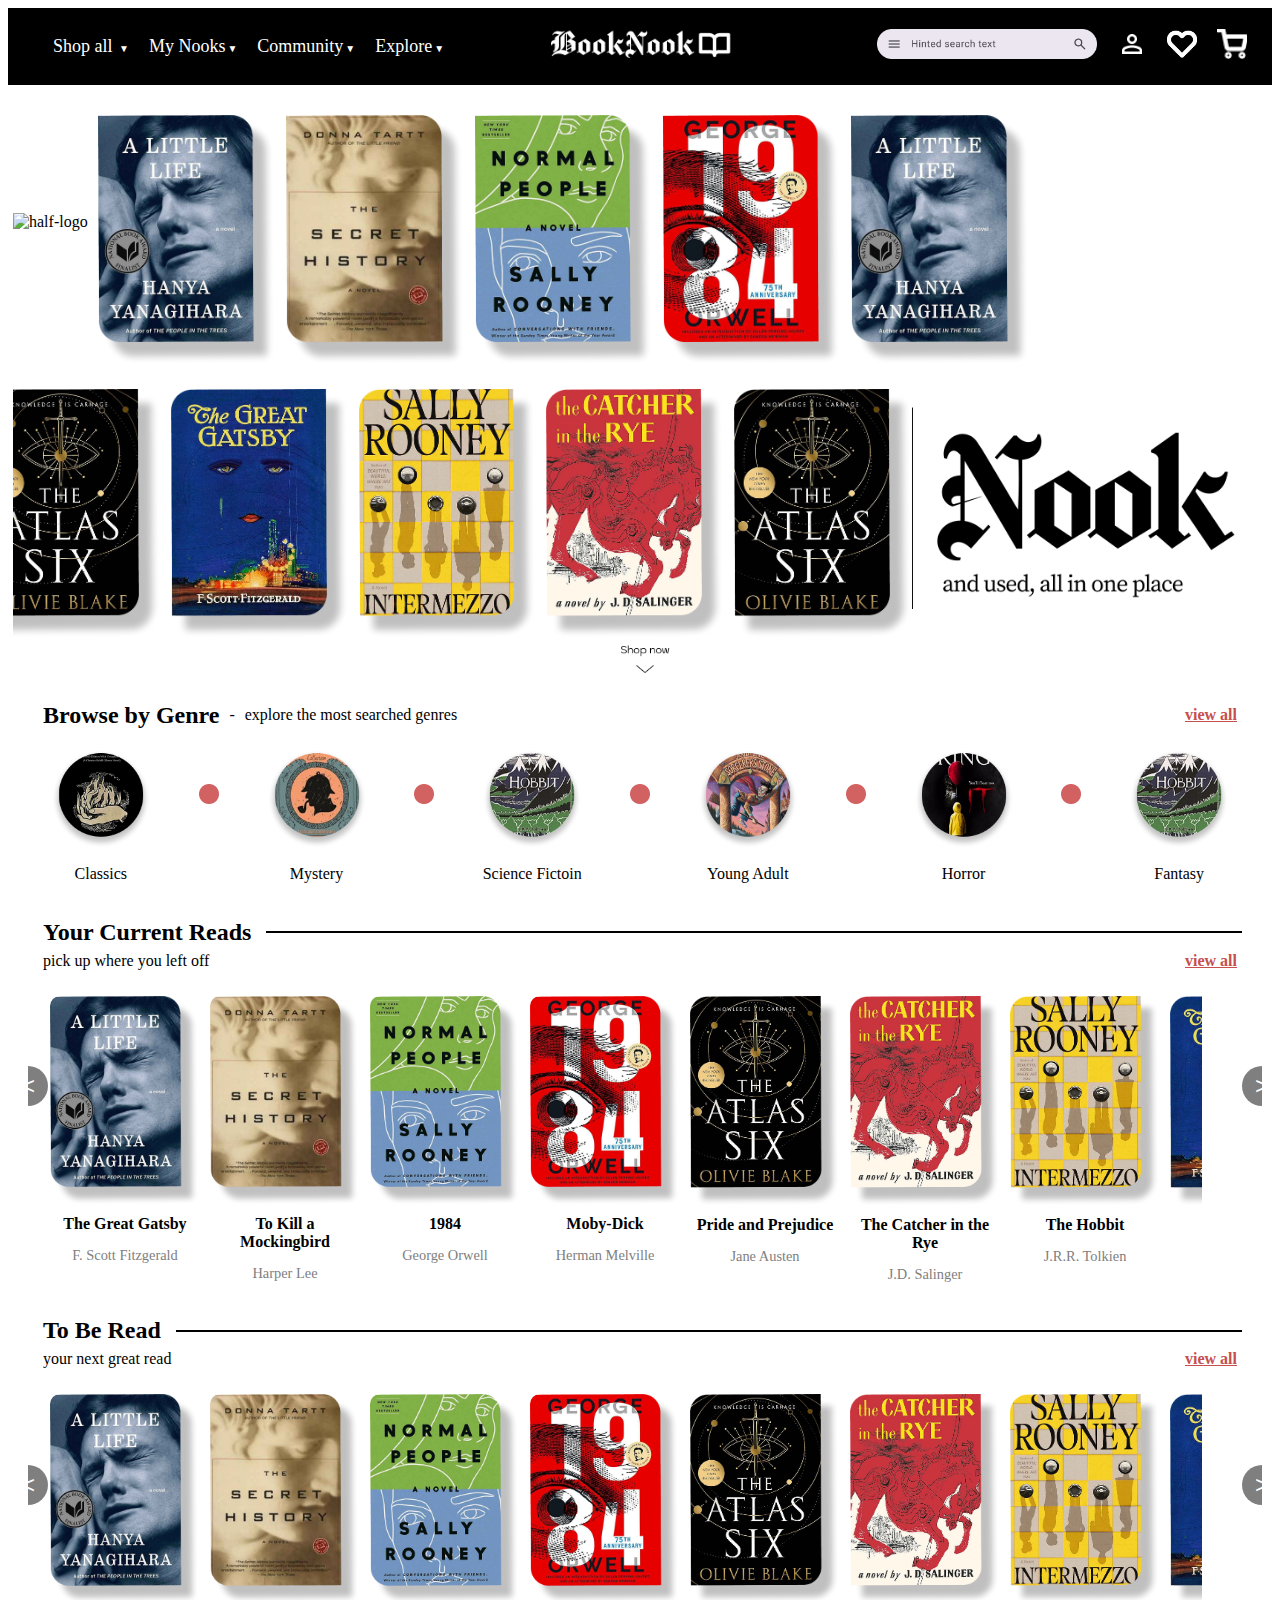
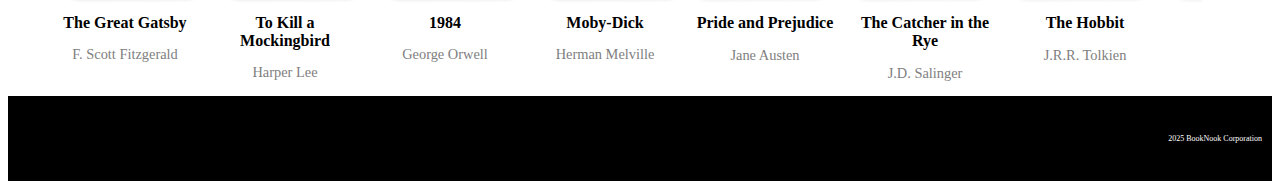
==== index.html @ 6e5ebb59 "extracted all files from folder" ====
<!DOCTYPE html>
<html lang="en">
<head>
    <meta charset="UTF-8">
    <meta name="viewport" content="width=device-width, initial-scale=1.0">
    <title>BookNook</title>
    <link rel="icon" type="image/png" href="images\favicon.png">
    <link rel="stylesheet" href="style.css">
    <link rel="stylesheet" href="style2.css">
    <link rel="stylesheet" href="https://cdn.jsdelivr.net/npm/swiper/swiper-bundle.min.css" />
    <script src="https://cdn.jsdelivr.net/npm/swiper/swiper-bundle.min.js"></script>
    <script src="main.js"></script>
</head>


<body>
    <div class="wrapper">
    <header class="header-nav">

        <!-- right side of logo -->

        <ul class="nav-left">
            <li><a href="product_page.html"> Shop all <span class="arrow">&#9660;</span></a></li>
            <li><a href="#">My Nooks<span class="arrow">&#9660;</span></a></li>
            <li><a href="#">Community<span class="arrow">&#9660;</span></a></li>
            <li><a href="#">Explore<span class="arrow">&#9660;</span></a></li>
        </ul>

        <div class="logo">
            <a href="index.html">
            <img src="images\nav\logo.png" alt="Logo">
        </a></div>

        <!-- right side of logo -->

        <ul class="nav-right">
            <li><a href="#">
                <img src="images\nav\Search bar.png" alt="Login" height="30">
            </a></li>

            <li><a href="#">
                <img src="images\nav\person.png" alt="Login" height="30">
            </a></li>

            <li><a href="#">
                <img src="images\nav\heart.png" alt="favorites" height="30">
            </a></li>

            <li><a href="#">
                <img src="images\nav\cart.png" alt="shopping cart" height="30">
            </a></li>
        </ul>

        <div class="hamburger-menu" onclick="toggleMenu()">
            ☰ <!-- Unicode hamburger icon (or replace with an SVG) -->
        </div>
    </header>

    <div class="main">
        <div class="first-row">
            <div class="half-logo">
                <img src="images\logo_book.png" alt="half-logo" height="230">
            </div>
            
            <!-- first row of books -->

            <div class="top-books">
                <a href="book_details\book1.html" class="book">
                    <img src="images\books\book1.png" alt="book">
                </a>
                <a href="book2.html" class="book">
                    <img src="images\books\book2.png" alt="book">
                </a>
                <a href="book3.html" class="book">
                    <img src="images\books\book3.png" alt="book">
                </a>
                <a href="book4.html" class="book">
                    <img src="images\books\book4.png" alt="book">
                </a>
                <a href="book2.html" class="book">
                    <img src="images\books\book1.png" alt="book">
                </a>
            </div>
        </div>

        <!-- second row of books -->

        <div class="second-row">
            <div class="lower-books">
                <a href="book5.html" class="book">
                    <img src="images\books\book5.png" alt="book">
                </a>

                <a href="book6.html" class="book">
                    <img src="images\books\book6.png" alt="book">
                </a>

                <a href="book7.html" class="book">
                    <img src="images\books\book7.png" alt="book">
                </a>

                <a href="book8.html" class="book">
                    <img src="images\books\book8.png" alt="book">
                </a>

                <a href="book5.html" class="book">
                    <img src="images\books\book5.png" alt="book">
                </a>
            </div> 

            <!-- nook part of logo -->

            <div class="half-logo2">
                <img src="images\logo_nook.png" alt="Login" height="230">
            </div>
        </div>

        <div class="shop-now">
            <img src="images\shop_now.png" alt="Shop now" height="30">
        </div>
    </div>


    <!--           Genre Section           -->
    <div class="genre-header">
        <h2>Browse by Genre</h2>
        <p> - </p>
        <p>explore the most searched genres</p>
        <a class="view-all" href="#">view all</a>
    </div>
    
    <div class="choose-genre">
        <div class="genre">
            <img src="images\stories\image.png" alt="genre">
            <p class="book-genre">Classics</p>
        </div>
        <img class ="dot" src="images\stories\Ellipse 7.png" alt="dot">

        <div class="genre">
            <img src="images\stories\image-1.png" alt="genre">
            <p class="book-genre">Mystery</p>
        </div>
        <img class ="dot" src="images\stories\Ellipse 7.png" alt="dot">
        <div class="genre">
            <img src="images\stories\image-2.png" alt="genre">
            <p class="book-genre">Science Fictoin</p>
        </div>
        <img class ="dot" src="images\stories\Ellipse 7.png" alt="dot">
        <div class="genre">
            <img src="images\stories\image-3.png" alt="genre">
            <p class="book-genre">Young Adult</p>
        </div>
        <img class ="dot" src="images\stories\Ellipse 7.png" alt="dot">
        <div class="genre">
            <img src="images\stories\image-4.png" alt="genre">
            <p class="book-genre">Horror</p>
        </div>
        <img class ="dot" src="images\stories\Ellipse 7.png" alt="dot">
        <div class="genre">
            <img src="images\stories\image-2.png" alt="genre">
            <p class="book-genre">Fantasy</p>
        </div>
    </div>

    <!-- book cards -->

    <h2 class="section-header">Your Current Reads</h2>
    <div class="section-description">
        <p>pick up where you left off</p>
        <a class="view-more" href="#">view all</a>
    </div>


    <div class="book-section">
        <div class="book-container">
            <button class="scroll-left">&lt;</button>
            <div class="book-row">
                <a href="book1.html" class="book-item">
                    <img src="images\books\book1.png" alt="Book 1">
                    <p class="book-title">The Great Gatsby</p>
                    <p class="book-author">F. Scott Fitzgerald</p>
                </a>
                <a href="book2.html" class="book-item">
                    <img src="images\books\book2.png" alt="Book 2">
                    <p class="book-title">To Kill a Mockingbird</p>
                    <p class="book-author">Harper Lee</p>
                </a>
                <a href="book3.html" class="book-item">
                    <img src="images\books\book3.png" alt="Book 3">
                    <p class="book-title">1984</p>
                    <p class="book-author">George Orwell</p>
                </a>
                <a href="book4.html" class="book-item">
                    <img src="images\books\book4.png" alt="Book 4">
                    <p class="book-title">Moby-Dick</p>
                    <p class="book-author">Herman Melville</p>
                </a>
                <a href="book5.html" class="book-item">
                    <img src="images\books\book5.png" alt="Book 5">
                    <p class="book-title">Pride and Prejudice</p>
                    <p class="book-author">Jane Austen</p>
                </a>
                <a href="book6.html" class="book-item">
                    <img src="images\books\book6.png" alt="Book 6">
                    <p class="book-title">The Catcher in the Rye</p>
                    <p class="book-author">J.D. Salinger</p>
                </a>
                <a href="book7.html" class="book-item">
                    <img src="images\books\book7.png" alt="Book 7">
                    <p class="book-title">The Hobbit</p>
                    <p class="book-author">J.R.R. Tolkien</p>
                </a>
                <a href="book8.html" class="book-item">
                    <img src="images\books\book8.png" alt="Book 7">
                    <p class="book-title">The Hobbit</p>
                    <p class="book-author">J.R.R. Tolkien</p>
                </a>
                <a href="book9.html" class="book-item">
                    <img src="images\books\book1.png" alt="Book 1">
                    <p class="book-title">The Great Gatsby</p>
                    <p class="book-author">F. Scott Fitzgerald</p>
                </a>
                <a href="book10.html" class="book-item">
                    <img src="images\books\book2.png" alt="Book 2">
                    <p class="book-title">To Kill a Mockingbird</p>
                    <p class="book-author">Harper Lee</p>
                </a>
                <a href="book11.html" class="book-item">
                    <img src="images\books\book3.png" alt="Book 3">
                    <p class="book-title">1984</p>
                    <p class="book-author">George Orwell</p>
                </a>
                <a href="book12.html" class="book-item">
                    <img src="images\books\book4.png" alt="Book 4">
                    <p class="book-title">Moby-Dick</p>
                    <p class="book-author">Herman Melville</p>
                </a>
                <a href="book13.html" class="book-item">
                    <img src="images\books\book5.png" alt="Book 5">
                    <p class="book-title">Pride and Prejudice</p>
                    <p class="book-author">Jane Austen</p>
                </a>
                <a href="book14.html" class="book-item">
                    <img src="images\books\book6.png" alt="Book 6">
                    <p class="book-title">The Catcher in the Rye</p>
                    <p class="book-author">J.D. Salinger</p>
                </a>
                <a href="book15.html" class="book-item">
                    <img src="images\books\book7.png" alt="Book 7">
                    <p class="book-title">The Hobbit</p>
                    <p class="book-author">J.R.R. Tolkien</p>
                </a>
            </div>
            <button class="scroll-right">&gt;</button>
        </div>
    </div>
    
    <h2 class="section-header">To Be Read</h2>
    <div class="section-description">
        <p>your next great read</p>
        <a class="view-more" href="#">view all</a>
    </div>

    <div class="book-section">
        <div class="book-container">
            <button class="scroll-left">&lt;</button>
            <div class="book-row">
                <a href="book1.html" class="book-item">
                    <img src="images\books\book1.png" alt="Book 1">
                    <p class="book-title">The Great Gatsby</p>
                    <p class="book-author">F. Scott Fitzgerald</p>
                </a>
                <a href="book2.html" class="book-item">
                    <img src="images\books\book2.png" alt="Book 2">
                    <p class="book-title">To Kill a Mockingbird</p>
                    <p class="book-author">Harper Lee</p>
                </a>
                <a href="book3.html" class="book-item">
                    <img src="images\books\book3.png" alt="Book 3">
                    <p class="book-title">1984</p>
                    <p class="book-author">George Orwell</p>
                </a>
                <a href="book4.html" class="book-item">
                    <img src="images\books\book4.png" alt="Book 4">
                    <p class="book-title">Moby-Dick</p>
                    <p class="book-author">Herman Melville</p>
                </a>
                <a href="book5.html" class="book-item">
                    <img src="images\books\book5.png" alt="Book 5">
                    <p class="book-title">Pride and Prejudice</p>
                    <p class="book-author">Jane Austen</p>
                </a>
                <a href="book6.html" class="book-item">
                    <img src="images\books\book6.png" alt="Book 6">
                    <p class="book-title">The Catcher in the Rye</p>
                    <p class="book-author">J.D. Salinger</p>
                </a>
                <a href="book7.html" class="book-item">
                    <img src="images\books\book7.png" alt="Book 7">
                    <p class="book-title">The Hobbit</p>
                    <p class="book-author">J.R.R. Tolkien</p>
                </a>
                <a href="book8.html" class="book-item">
                    <img src="images\books\book8.png" alt="Book 7">
                    <p class="book-title">The Hobbit</p>
                    <p class="book-author">J.R.R. Tolkien</p>
                </a>
                <a href="book9.html" class="book-item">
                    <img src="images\books\book1.png" alt="Book 1">
                    <p class="book-title">The Great Gatsby</p>
                    <p class="book-author">F. Scott Fitzgerald</p>
                </a>
                <a href="book10.html" class="book-item">
                    <img src="images\books\book2.png" alt="Book 2">
                    <p class="book-title">To Kill a Mockingbird</p>
                    <p class="book-author">Harper Lee</p>
                </a>
                <a href="book11.html" class="book-item">
                    <img src="images\books\book3.png" alt="Book 3">
                    <p class="book-title">1984</p>
                    <p class="book-author">George Orwell</p>
                </a>
                <a href="book12.html" class="book-item">
                    <img src="images\books\book4.png" alt="Book 4">
                    <p class="book-title">Moby-Dick</p>
                    <p class="book-author">Herman Melville</p>
                </a>
                <a href="book13.html" class="book-item">
                    <img src="images\books\book5.png" alt="Book 5">
                    <p class="book-title">Pride and Prejudice</p>
                    <p class="book-author">Jane Austen</p>
                </a>
                <a href="book14.html" class="book-item">
                    <img src="images\books\book6.png" alt="Book 6">
                    <p class="book-title">The Catcher in the Rye</p>
                    <p class="book-author">J.D. Salinger</p>
                </a>
                <a href="book15.html" class="book-item">
                    <img src="images\books\book7.png" alt="Book 7">
                    <p class="book-title">The Hobbit</p>
                    <p class="book-author">J.R.R. Tolkien</p>
                </a>
            </div>
            <button class="scroll-right">&gt;</button>
        </div>
    </div>   


    <footer>
        <p>2025 BookNook Corporation </p>
    </footer>
    </div>
</body>
</html>
---- style.css ----
.text h2{
    font-family: "Kodchasan", sans-serif;
    font-weight: 800;
    font-style: normal;
}


.text h3{
    font-family: "Kodchasan", sans-serif;
    font-weight: 600;
    font-style: normal;
}

.header-nav {
    display: flex;
    justify-content: space-between;
    align-items: center;
    padding: 5px;
    color: white;
    background-color: black;
}

.arrow {
    font-size: 10px;
    margin-left: 2px;
}

.main{
    display: flex;
    flex-direction: column;
    justify-content:flex-start;
    align-items: center;
    width: 100%;
    padding: 5px;
    padding-top: 20px;
}

.first-row {
    display: flex;
    align-items: center;
    width: 100%;
    overflow: hidden;
}

.second-row{
    display: flex;
    align-items: center;
    justify-content: flex-end;
    width: 100%;
    padding-top: 10px;
    overflow: hidden;
}

.half-logo{
    flex-shrink: 0;
    padding-right: 10px;
    padding-bottom: 30px;
}

.half-logo2{
    flex-shrink: 0;
    padding-bottom: 30px;
}

.book img{
    padding-top: 10px;
    height: 250px;
}

.book img:hover {
    transform: scale(1.05);
}

.top-books, .lower-books {
    display:flex;
    overflow: hidden;
    white-space: nowrap;
    gap: 10px;
    width: 100%
}

.lower-books {
    display: flex;
    flex-direction: row-reverse; /* Books flow right-to-left */
    overflow: hidden; /* Hides books that go off-screen on the left */
    white-space: nowrap; /* Prevents wrapping */
    gap: 10px;
    flex-grow: 1; /* Allows books to fill space */
    animation: slideInFromLeft 1s ease-out forwards;
}

.shop-now{
    margin-bottom: 0;
    padding-bottom: 0;
}




@keyframes slideInFromRight {
    0% {
        transform: translateX(100vw);
        opacity: 0;
    }
    80% {
        transform: translateX(-20px); /* Slight overshoot */
        opacity: 1;
    }
    100% {
        transform: translateX(0);
    }
}

@keyframes slideInFromLeft {
    0% {
        transform: translateX(-100vw);
        opacity: 0;
    }
    80% {
        transform: translateX(20px); /* Slight overshoot */
        opacity: 1;
    }
    100% {
        transform: translateX(0);
    }
}

/* Apply animations */
.top-books {
    animation: slideInFromRight 1s ease-out forwards;
}

/* Left & Right Navigation Menus */
.nav-left, .nav-right{
    display: flex;
    list-style: none;
    gap: 20px;
}

.nav-right{
    float: right;
    padding-right: 20px;
}


/* Navbar links */
.nav-left a, .nav-right a {
    text-decoration: none;
    color: white;
    font-size: 18px;
    transition: 0.3s;
}

.nav-left a:hover, .nav-right a:hover {
    color: #C64F4F;
}

/* Center Logo */
.logo {
    align-items: center;
    position: absolute;
    left: 50%;
    transform: translateX(-50%);
}

.logo img {
    height: 50px;
}

.hamburger-menu {
    display: none;
    font-size: 28px;
    cursor: pointer;
    padding: 10px;
    color: white;
}

/* Responsive Design: Mobile View */
@media screen and (max-width: 570px) {
    /* Move Logo to the Top */
    .logo {
        padding-top: 2px;
        padding-left: 10px;
        position: static;  /* Remove absolute positioning */
        transform: none;   /* Reset transformation */
        order: -1;
        width: 40%  /* Moves the logo to the first position */
    }

    .nav-left, .nav-right {
        display: none; /* Hide normal nav */
        flex-direction: column;
        width: 100%;
        position: absolute;
        top: 60px; /* Adjust based on header height */
        left: 0;
        background-color: black;
        text-align: center;
    }

    .nav-links ul {
        flex-direction: column;
        padding: 0;
        margin: 0;
    }

    .nav-links ul li {
        padding: 10px 0;
    }

    .hamburger-menu {
        display: block; /* Show hamburger menu */
        position: absolute;
        right: 20px;
        top: 9px;
    }
}

@media screen and (max-width: 1020px) {
    /* Move Logo to the Top */
    .logo {
        padding-top: 2px;
        padding-left: 10px;
        position:static;
        transform: none;   /* Reset transformation */
        order: -1;
        width: 40%  /* Moves the logo to the first position */
    }

    .nav-left {
        display: none; /* Hide normal nav */
        flex-direction: column;
        width: 100%;
        position: absolute;
        top: 60px; /* Adjust based on header height */
        left: 0;
        background-color: black;
        text-align: center;
    }

    .nav-links ul {
        flex-direction: column;
        padding: 0;
        margin: 0;
    }

    .nav-links ul li {
        padding: 10px 0;
    }
}

.wrapper {
    display: flex;
    flex-direction: column;
    min-height: 100vh; /* Minimum height to fill the viewport */
}

.flexbox{
    display:flex;
    flex-direction: row;
}

main{ 
    flex: 1;
}

footer{
    background-color: black;
    color: white;
    text-align: right;
    padding: 30px;
    padding-right: 10px;
    font-size: 8px;
}
---- style2.css ----
.genre-header {
    display: flex;
    align-items: center;
    justify-content: space-between; /* Keeps "View More" on the right */
    padding: 0 35px;
}

.genre-header h2,
.genre-header p {
    display: inline-block;
    margin-right: 10px;
}

.choose-genre{
    display: flex; 
    flex-direction: row;
    flex-wrap: nowrap;
    justify-content: left;
    width: 100%;
    align-items: left;
    gap: 5px;
}

.genre{
    display: flex;
    flex-direction: column;  /* Stack image & text vertically */
    align-items: center;
    justify-content: center;
    width: 15%;  /* Set a consistent width */
    text-align: center;
}

.genre img {
    width: 100px;  /* Make the image fit the genre container */
    height: 100px; /* Set a consistent height */
}

.book-genre{
    text-align: center;
}

.dot {
    width: 20px;
    height: 20px;
    align-self: center;
    padding-bottom: 60px;
}


.view-all {
    margin-left: auto;
    text-decoration: underline;
    color:#C64F4F;
    font-weight: bold;
}


.section-description {
    display: flex;
    align-items: center;
    justify-content: space-between;
    margin-left: 35px;
    margin-right: 35px;
    padding-top: 0px;
}

.section-header {
    display: flex;
    align-items: center;
    font-size: 1.5rem;
    font-weight: bold;
    margin-bottom: -10px;
    padding-left: 35px;;
}

.section-header::after {
    content: "";
    flex-grow: 1; /* Makes the line extend */
    height: 1.5px;
    background-color: black; /* Adjust line color */
    margin-left: 15px; /* Space between text and line */
    margin-right: 30px;
}

.view-more {
    margin-left: auto;
    text-decoration: underline;
    color:#C64F4F;
    font-weight: bold;
}

.book-section {
    margin: 10px;
    margin-left: 20px;
    padding-bottom: 0px;
    margin-bottom: 0;
}


.book-container {
    position: relative;
    overflow: hidden;
    display: flex;
    align-items: center;
}

.book-row {
    display: flex;
    gap: 10px;
    overflow-x: auto; /* Enables horizontal scrolling */
    padding-bottom: 0px; /* Space for hidden scrollbar */
    padding-left: 22px;
    scroll-behavior: smooth; /* Smooth scrolling effect */
    scrollbar-width: none; /* Hides scrollbar in Firefox */
    max-width: 90vw; /* Adjust width to fit content */
}

.book-row::-webkit-scrollbar {
    display: none; /* Hides scrollbar in Chrome/Safari */
}

.book-item {
    flex: 0 0 auto; /* Prevents shrinking & wrapping */
    width: 150px; /* Adjust book size */
    text-align: center;
    text-decoration: none;
    color: inherit;
}

.book-item img {
    width: 100%;
    border-radius: 10px;
    transition: transform 0.3s ease-in-out;
}

.book-item img:hover {
    transform: scale(1.05);
}

.book-title {
    font-weight: bold;
    margin: 5px 0;
}

.book-author {
    font-size: 0.9em;
    color: gray;
}

/* Scroll Buttons */
.scroll-left, .scroll-right {
    position: absolute;
    background: rgba(0, 0, 0, 0.5);
    color: white;
    border: none;
    font-size: 24px;
    padding: 10px;
    cursor: pointer;
    z-index: 10;
    top: 30%;
    transform: translateY(-50%);
    border-radius: 50%;
    width: 40px;
    height: 40px;
    display: flex;
    align-items: center;
    justify-content: center;
}

.scroll-left { left: -20px; }
.scroll-right { right: -20px; }

.scroll-left:hover, .scroll-right:hover {
    background: rgba(0, 0, 0, 0.8);
}

.all-books{
    width: 85%;
    display: flex;
    flex-direction: row;
    flex-wrap: wrap;
    gap: 20px;
    padding: 20px 40px 40px;
    margin: 0 auto;
    justify-content: center;
    background-color:#c64f4f1d;
    border-radius: 20px;
    border: 4px dotted #d8333376;
}

.all-books .book-item{
    width: 100px;
    padding-top: 20px;
}

@media screen and (max-width: 600px) {
    .genre img {
        width: 60px;  /* Make the image fit the genre container */
        height: 60px; /* Set a consistent height */
    }
    .choose-genre{
        flex-wrap: wrap;
    }
    .dot{
        display: none;
    }
}
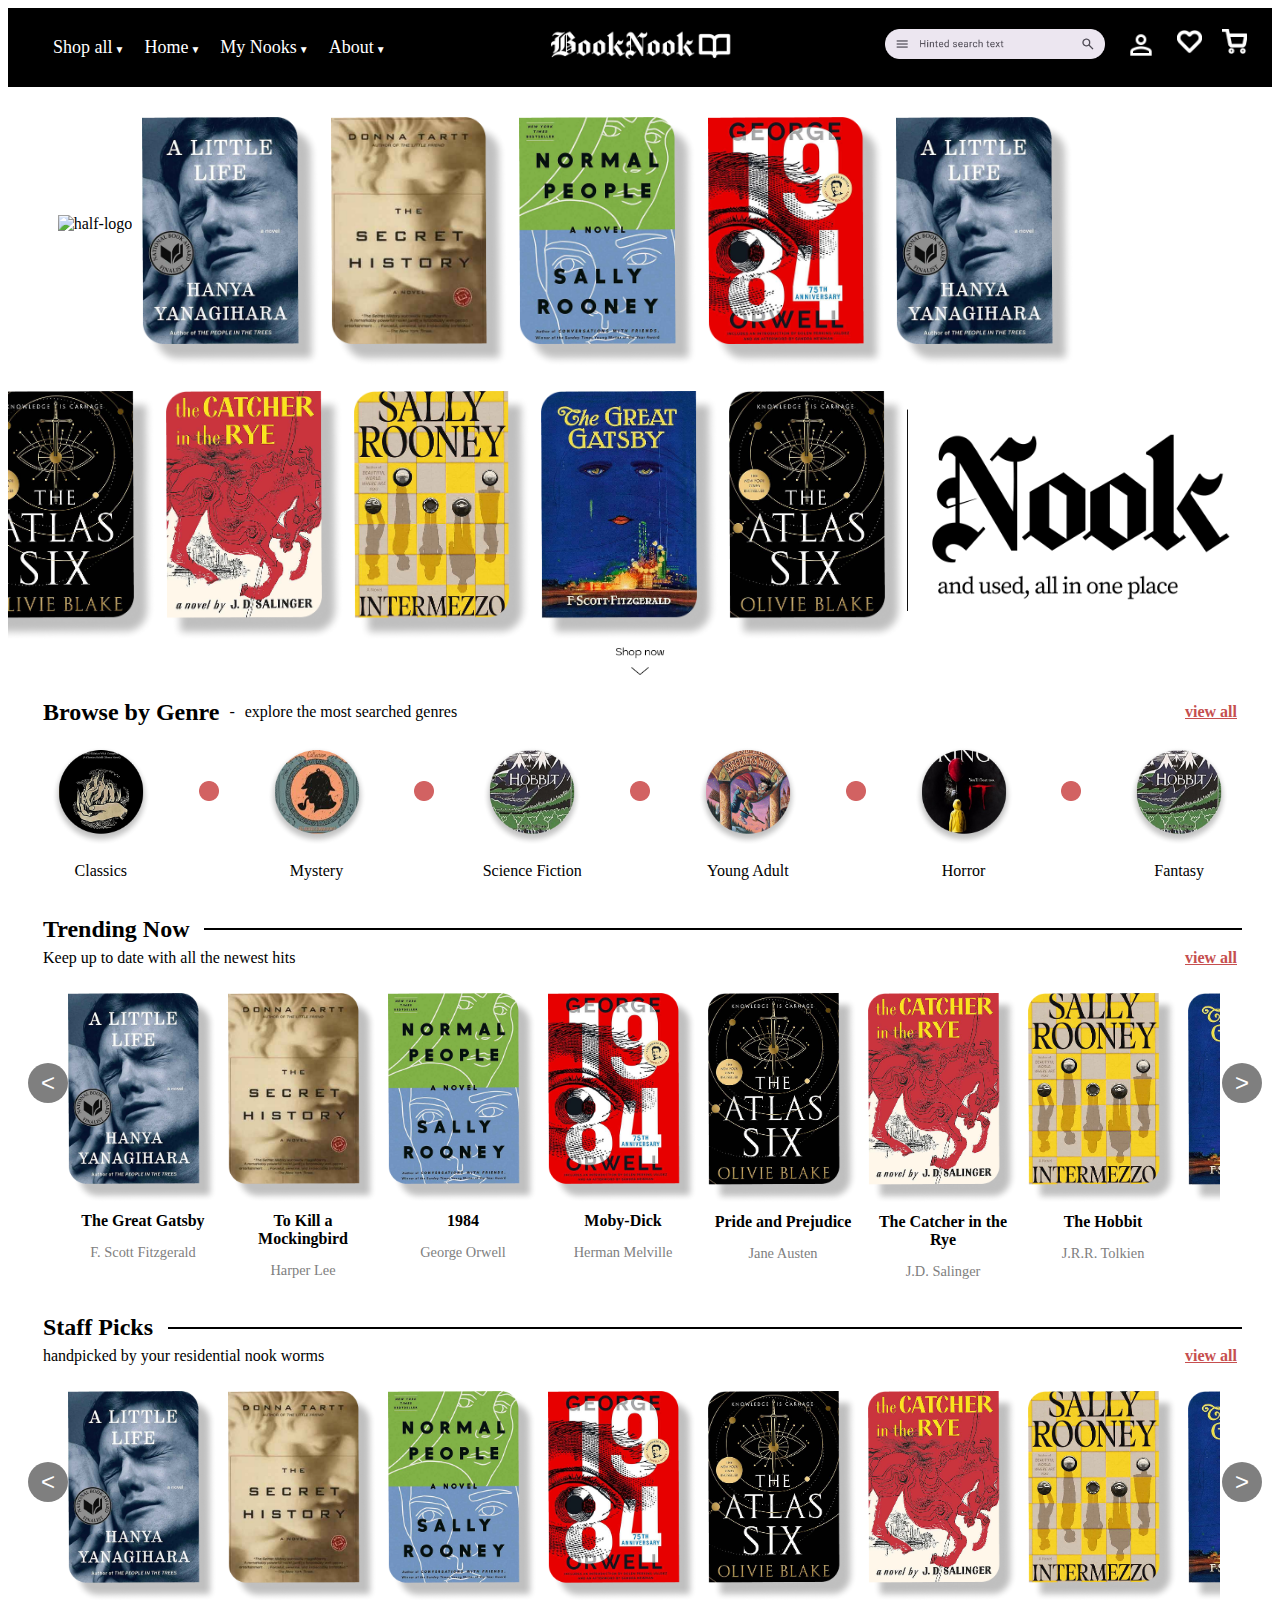
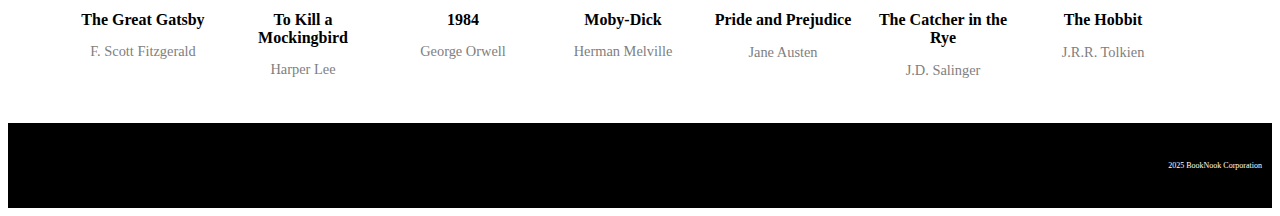
==== commit f465e100: "Details Pages Added" ====
--- a/index.html
+++ b/index.html
@@ -20,10 +20,10 @@
         <!-- right side of logo -->
 
         <ul class="nav-left">
-            <li><a href="product_page.html"> Shop all <span class="arrow">&#9660;</span></a></li>
+            <li><a href="product_page.html">Shop all<span class="arrow">&#9660;</span></a></li>
+            <li><a href="index.html">Home<span class="arrow">&#9660;</span></a></li>
             <li><a href="#">My Nooks<span class="arrow">&#9660;</span></a></li>
-            <li><a href="#">Community<span class="arrow">&#9660;</span></a></li>
-            <li><a href="#">Explore<span class="arrow">&#9660;</span></a></li>
+            <li><a href="about.html">About<span class="arrow">&#9660;</span></a></li>
         </ul>
 
         <div class="logo">
@@ -35,19 +35,19 @@
 
         <ul class="nav-right">
             <li><a href="#">
-                <img src="images\nav\Search bar.png" alt="Login" height="30">
+                <img src="images\nav\Search bar.png" alt="Search Bar" height="30">
             </a></li>
 
             <li><a href="#">
-                <img src="images\nav\person.png" alt="Login" height="30">
+                <img src="images\nav\person.png" alt="Login" height="32">
             </a></li>
 
             <li><a href="#">
-                <img src="images\nav\heart.png" alt="favorites" height="30">
+                <img src="images\nav\heart.png" alt="Favorites" height="25">
             </a></li>
 
             <li><a href="#">
-                <img src="images\nav\cart.png" alt="shopping cart" height="30">
+                <img src="images\nav\cart.png" alt="Shopping Cart" height="25">
             </a></li>
         </ul>
 
@@ -68,16 +68,16 @@
                 <a href="book_details\book1.html" class="book">
                     <img src="images\books\book1.png" alt="book">
                 </a>
-                <a href="book2.html" class="book">
+                <a href="book_details\book2.html" class="book">
                     <img src="images\books\book2.png" alt="book">
                 </a>
-                <a href="book3.html" class="book">
+                <a href="book_details\book3.html" class="book">
                     <img src="images\books\book3.png" alt="book">
                 </a>
-                <a href="book4.html" class="book">
+                <a href="book_details\book4.html" class="book">
                     <img src="images\books\book4.png" alt="book">
                 </a>
-                <a href="book2.html" class="book">
+                <a href="book_details\book1.html" class="book">
                     <img src="images\books\book1.png" alt="book">
                 </a>
             </div>
@@ -87,23 +87,23 @@
 
         <div class="second-row">
             <div class="lower-books">
-                <a href="book5.html" class="book">
+                <a href="book_details\book5.html" class="book">
                     <img src="images\books\book5.png" alt="book">
                 </a>
 
-                <a href="book6.html" class="book">
+                <a href="book_details\book8.html" class="book">
+                    <img src="images\books\book8.png" alt="book">
+                </a>
+
+                <a href="book_details\book7.html" class="book">
+                    <img src="images\books\book7.png" alt="book">
+                </a>
+
+                <a href="book_details\book6.html" class="book">
                     <img src="images\books\book6.png" alt="book">
                 </a>
 
-                <a href="book7.html" class="book">
-                    <img src="images\books\book7.png" alt="book">
-                </a>
-
-                <a href="book8.html" class="book">
-                    <img src="images\books\book8.png" alt="book">
-                </a>
-
-                <a href="book5.html" class="book">
+                <a href="book_details\book5.html" class="book">
                     <img src="images\books\book5.png" alt="book">
                 </a>
             </div> 
@@ -143,7 +143,7 @@
         <img class ="dot" src="images\stories\Ellipse 7.png" alt="dot">
         <div class="genre">
             <img src="images\stories\image-2.png" alt="genre">
-            <p class="book-genre">Science Fictoin</p>
+            <p class="book-genre">Science Fiction</p>
         </div>
         <img class ="dot" src="images\stories\Ellipse 7.png" alt="dot">
         <div class="genre">
@@ -164,9 +164,9 @@
 
     <!-- book cards -->
 
-    <h2 class="section-header">Your Current Reads</h2>
+    <h2 class="section-header">Trending Now</h2>
     <div class="section-description">
-        <p>pick up where you left off</p>
+        <p>Keep up to date with all the newest hits</p>
         <a class="view-more" href="#">view all</a>
     </div>
 
@@ -175,77 +175,77 @@
         <div class="book-container">
             <button class="scroll-left">&lt;</button>
             <div class="book-row">
-                <a href="book1.html" class="book-item">
+                <a href="book_details\book1.html" class="book-item">
                     <img src="images\books\book1.png" alt="Book 1">
                     <p class="book-title">The Great Gatsby</p>
                     <p class="book-author">F. Scott Fitzgerald</p>
                 </a>
-                <a href="book2.html" class="book-item">
+                <a href="book_details\book2.html" class="book-item">
                     <img src="images\books\book2.png" alt="Book 2">
                     <p class="book-title">To Kill a Mockingbird</p>
                     <p class="book-author">Harper Lee</p>
                 </a>
-                <a href="book3.html" class="book-item">
+                <a href="book_details\book3.html" class="book-item">
                     <img src="images\books\book3.png" alt="Book 3">
                     <p class="book-title">1984</p>
                     <p class="book-author">George Orwell</p>
                 </a>
-                <a href="book4.html" class="book-item">
+                <a href="book_details\book4.html" class="book-item">
                     <img src="images\books\book4.png" alt="Book 4">
                     <p class="book-title">Moby-Dick</p>
                     <p class="book-author">Herman Melville</p>
                 </a>
-                <a href="book5.html" class="book-item">
+                <a href="book_details\book5.html" class="book-item">
                     <img src="images\books\book5.png" alt="Book 5">
                     <p class="book-title">Pride and Prejudice</p>
                     <p class="book-author">Jane Austen</p>
                 </a>
-                <a href="book6.html" class="book-item">
+                <a href="book_details\book6.html" class="book-item">
                     <img src="images\books\book6.png" alt="Book 6">
                     <p class="book-title">The Catcher in the Rye</p>
                     <p class="book-author">J.D. Salinger</p>
                 </a>
-                <a href="book7.html" class="book-item">
+                <a href="book_details\book7.html" class="book-item">
                     <img src="images\books\book7.png" alt="Book 7">
                     <p class="book-title">The Hobbit</p>
                     <p class="book-author">J.R.R. Tolkien</p>
                 </a>
-                <a href="book8.html" class="book-item">
+                <a href="book_details\book8.html" class="book-item">
                     <img src="images\books\book8.png" alt="Book 7">
                     <p class="book-title">The Hobbit</p>
                     <p class="book-author">J.R.R. Tolkien</p>
                 </a>
-                <a href="book9.html" class="book-item">
+                <a href="book_details\book1.html" class="book-item">
                     <img src="images\books\book1.png" alt="Book 1">
                     <p class="book-title">The Great Gatsby</p>
                     <p class="book-author">F. Scott Fitzgerald</p>
                 </a>
-                <a href="book10.html" class="book-item">
+                <a href="book_details\book2.html" class="book-item">
                     <img src="images\books\book2.png" alt="Book 2">
                     <p class="book-title">To Kill a Mockingbird</p>
                     <p class="book-author">Harper Lee</p>
                 </a>
-                <a href="book11.html" class="book-item">
+                <a href="book_details\book3.html" class="book-item">
                     <img src="images\books\book3.png" alt="Book 3">
                     <p class="book-title">1984</p>
                     <p class="book-author">George Orwell</p>
                 </a>
-                <a href="book12.html" class="book-item">
+                <a href="book_details\book4.html" class="book-item">
                     <img src="images\books\book4.png" alt="Book 4">
                     <p class="book-title">Moby-Dick</p>
                     <p class="book-author">Herman Melville</p>
                 </a>
-                <a href="book13.html" class="book-item">
+                <a href="book_details\book5.html" class="book-item">
                     <img src="images\books\book5.png" alt="Book 5">
                     <p class="book-title">Pride and Prejudice</p>
                     <p class="book-author">Jane Austen</p>
                 </a>
-                <a href="book14.html" class="book-item">
+                <a href="book_details\book6.html" class="book-item">
                     <img src="images\books\book6.png" alt="Book 6">
                     <p class="book-title">The Catcher in the Rye</p>
                     <p class="book-author">J.D. Salinger</p>
                 </a>
-                <a href="book15.html" class="book-item">
+                <a href="book_details\book7.html" class="book-item">
                     <img src="images\books\book7.png" alt="Book 7">
                     <p class="book-title">The Hobbit</p>
                     <p class="book-author">J.R.R. Tolkien</p>
@@ -255,9 +255,9 @@
         </div>
     </div>
     
-    <h2 class="section-header">To Be Read</h2>
+    <h2 class="section-header">Staff Picks</h2>
     <div class="section-description">
-        <p>your next great read</p>
+        <p>handpicked by your residential nook worms</p>
         <a class="view-more" href="#">view all</a>
     </div>
 
@@ -265,77 +265,77 @@
         <div class="book-container">
             <button class="scroll-left">&lt;</button>
             <div class="book-row">
-                <a href="book1.html" class="book-item">
+                <a href="book_details\book1.html" class="book-item">
                     <img src="images\books\book1.png" alt="Book 1">
                     <p class="book-title">The Great Gatsby</p>
                     <p class="book-author">F. Scott Fitzgerald</p>
                 </a>
-                <a href="book2.html" class="book-item">
+                <a href="book_details\book2.html" class="book-item">
                     <img src="images\books\book2.png" alt="Book 2">
                     <p class="book-title">To Kill a Mockingbird</p>
                     <p class="book-author">Harper Lee</p>
                 </a>
-                <a href="book3.html" class="book-item">
+                <a href="book_details\book3.html" class="book-item">
                     <img src="images\books\book3.png" alt="Book 3">
                     <p class="book-title">1984</p>
                     <p class="book-author">George Orwell</p>
                 </a>
-                <a href="book4.html" class="book-item">
+                <a href="book_details\book4.html" class="book-item">
                     <img src="images\books\book4.png" alt="Book 4">
                     <p class="book-title">Moby-Dick</p>
                     <p class="book-author">Herman Melville</p>
                 </a>
-                <a href="book5.html" class="book-item">
+                <a href="book_details\book5.html" class="book-item">
                     <img src="images\books\book5.png" alt="Book 5">
                     <p class="book-title">Pride and Prejudice</p>
                     <p class="book-author">Jane Austen</p>
                 </a>
-                <a href="book6.html" class="book-item">
+                <a href="book_details\book6.html" class="book-item">
                     <img src="images\books\book6.png" alt="Book 6">
                     <p class="book-title">The Catcher in the Rye</p>
                     <p class="book-author">J.D. Salinger</p>
                 </a>
-                <a href="book7.html" class="book-item">
+                <a href="book_details\book7.html" class="book-item">
                     <img src="images\books\book7.png" alt="Book 7">
                     <p class="book-title">The Hobbit</p>
                     <p class="book-author">J.R.R. Tolkien</p>
                 </a>
-                <a href="book8.html" class="book-item">
+                <a href="book_details\book8.html" class="book-item">
                     <img src="images\books\book8.png" alt="Book 7">
                     <p class="book-title">The Hobbit</p>
                     <p class="book-author">J.R.R. Tolkien</p>
                 </a>
-                <a href="book9.html" class="book-item">
+                <a href="book_details\book1.html" class="book-item">
                     <img src="images\books\book1.png" alt="Book 1">
                     <p class="book-title">The Great Gatsby</p>
                     <p class="book-author">F. Scott Fitzgerald</p>
                 </a>
-                <a href="book10.html" class="book-item">
+                <a href="book_details\book2.html" class="book-item">
                     <img src="images\books\book2.png" alt="Book 2">
                     <p class="book-title">To Kill a Mockingbird</p>
                     <p class="book-author">Harper Lee</p>
                 </a>
-                <a href="book11.html" class="book-item">
+                <a href="book_details\book3.html" class="book-item">
                     <img src="images\books\book3.png" alt="Book 3">
                     <p class="book-title">1984</p>
                     <p class="book-author">George Orwell</p>
                 </a>
-                <a href="book12.html" class="book-item">
+                <a href="book_details\book4.html" class="book-item">
                     <img src="images\books\book4.png" alt="Book 4">
                     <p class="book-title">Moby-Dick</p>
                     <p class="book-author">Herman Melville</p>
                 </a>
-                <a href="book13.html" class="book-item">
+                <a href="book_details\book5.html" class="book-item">
                     <img src="images\books\book5.png" alt="Book 5">
                     <p class="book-title">Pride and Prejudice</p>
                     <p class="book-author">Jane Austen</p>
                 </a>
-                <a href="book14.html" class="book-item">
+                <a href="book_details\book6.html" class="book-item">
                     <img src="images\books\book6.png" alt="Book 6">
                     <p class="book-title">The Catcher in the Rye</p>
                     <p class="book-author">J.D. Salinger</p>
                 </a>
-                <a href="book15.html" class="book-item">
+                <a href="book_details\book7.html" class="book-item">
                     <img src="images\books\book7.png" alt="Book 7">
                     <p class="book-title">The Hobbit</p>
                     <p class="book-author">J.R.R. Tolkien</p>
--- a/style.css
+++ b/style.css
@@ -31,14 +31,14 @@
     justify-content:flex-start;
     align-items: center;
     width: 100%;
-    padding: 5px;
     padding-top: 20px;
 }
 
 .first-row {
     display: flex;
     align-items: center;
-    width: 100%;
+    margin-left: 40px;
+    width: 95.3%;
     overflow: hidden;
 }
 
@@ -271,4 +271,5 @@
     padding: 30px;
     padding-right: 10px;
     font-size: 8px;
+    margin-top: 30px;
 }--- a/style2.css
+++ b/style2.css
@@ -1,7 +1,7 @@
 .genre-header {
     display: flex;
     align-items: center;
-    justify-content: space-between; /* Keeps "View More" on the right */
+    justify-content: space-between;
     padding: 0 35px;
 }
 
@@ -23,16 +23,20 @@
 
 .genre{
     display: flex;
-    flex-direction: column;  /* Stack image & text vertically */
+    flex-direction: column;
     align-items: center;
     justify-content: center;
-    width: 15%;  /* Set a consistent width */
+    width: 15%; 
     text-align: center;
 }
 
 .genre img {
-    width: 100px;  /* Make the image fit the genre container */
-    height: 100px; /* Set a consistent height */
+    width: 100px;
+    height: 100px;
+}
+
+.genre img:hover {
+    transform: scale(1.05);
 }
 
 .book-genre{
@@ -77,8 +81,8 @@
     content: "";
     flex-grow: 1; /* Makes the line extend */
     height: 1.5px;
-    background-color: black; /* Adjust line color */
-    margin-left: 15px; /* Space between text and line */
+    background-color: black; 
+    margin-left: 15px;
     margin-right: 30px;
 }
 
@@ -109,7 +113,7 @@
     gap: 10px;
     overflow-x: auto; /* Enables horizontal scrolling */
     padding-bottom: 0px; /* Space for hidden scrollbar */
-    padding-left: 22px;
+    padding-left: 40px;
     scroll-behavior: smooth; /* Smooth scrolling effect */
     scrollbar-width: none; /* Hides scrollbar in Firefox */
     max-width: 90vw; /* Adjust width to fit content */
@@ -121,7 +125,7 @@
 
 .book-item {
     flex: 0 0 auto; /* Prevents shrinking & wrapping */
-    width: 150px; /* Adjust book size */
+    width: 150px;
     text-align: center;
     text-decoration: none;
     color: inherit;
@@ -129,7 +133,6 @@
 
 .book-item img {
     width: 100%;
-    border-radius: 10px;
     transition: transform 0.3s ease-in-out;
 }
 
@@ -149,7 +152,7 @@
 
 /* Scroll Buttons */
 .scroll-left, .scroll-right {
-    position: absolute;
+    position:absolute;
     background: rgba(0, 0, 0, 0.5);
     color: white;
     border: none;
@@ -167,8 +170,8 @@
     justify-content: center;
 }
 
-.scroll-left { left: -20px; }
-.scroll-right { right: -20px; }
+.scroll-left { left: 0px; }
+.scroll-right { right: 0px; }
 
 .scroll-left:hover, .scroll-right:hover {
     background: rgba(0, 0, 0, 0.8);
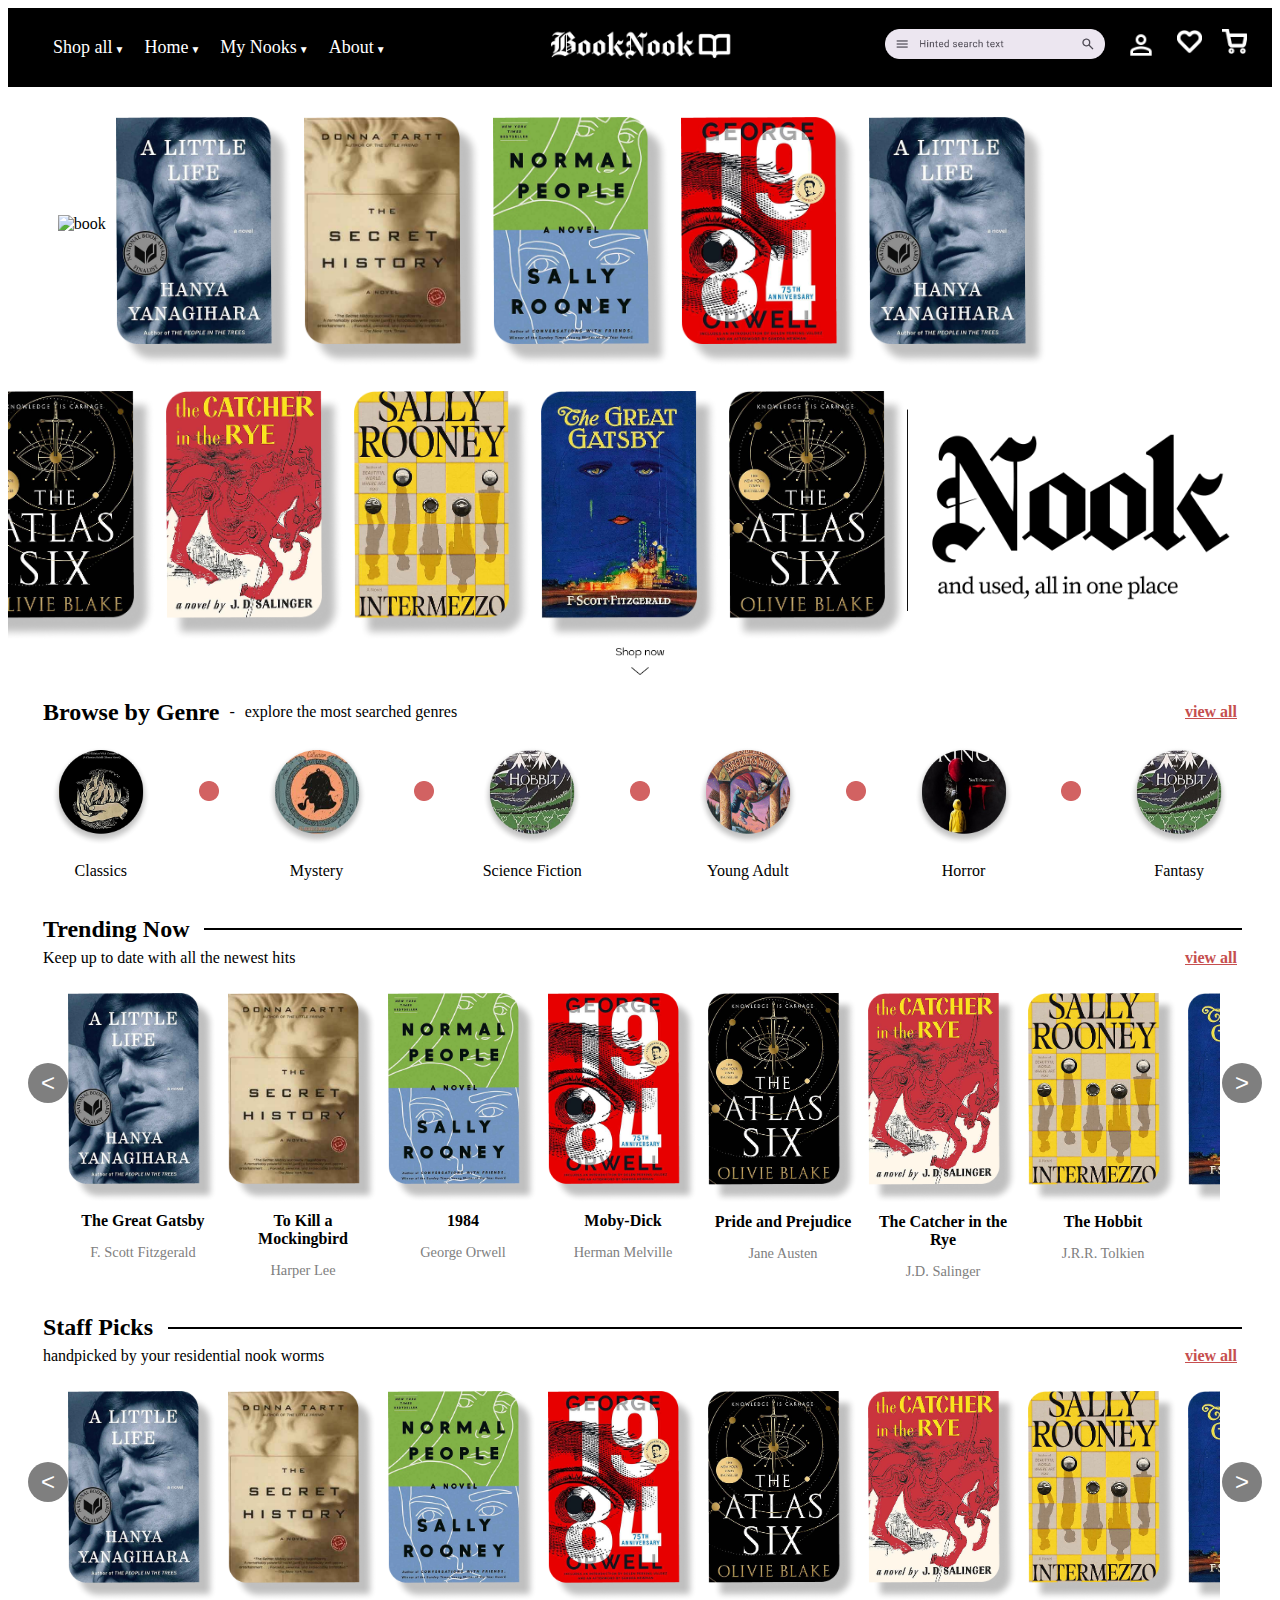
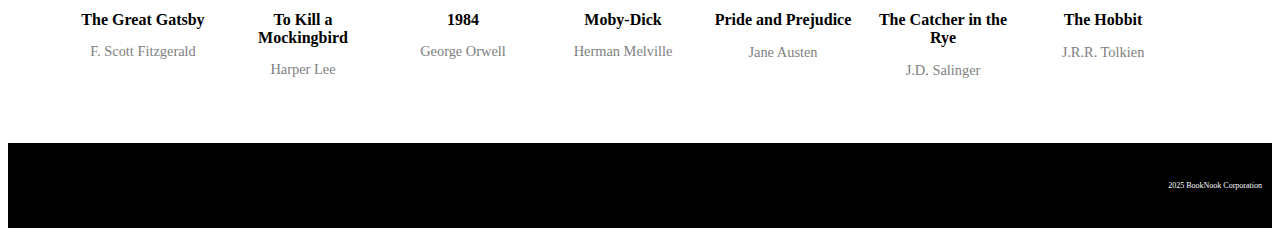
==== commit f66e7eac: "fixed logo issue in index" ====
--- a/index.html
+++ b/index.html
@@ -59,9 +59,8 @@
     <div class="main">
         <div class="first-row">
             <div class="half-logo">
-                <img src="images\logo_book.png" alt="half-logo" height="230">
-            </div>
-            
+                <img src="images\logo_book.png" alt="book" height="230">
+            </div>
             <!-- first row of books -->
 
             <div class="top-books">
@@ -111,7 +110,7 @@
             <!-- nook part of logo -->
 
             <div class="half-logo2">
-                <img src="images\logo_nook.png" alt="Login" height="230">
+                <img src="images\logo_nook.png" alt="nook" height="230">
             </div>
         </div>
 
--- a/style.css
+++ b/style.css
@@ -271,5 +271,5 @@
     padding: 30px;
     padding-right: 10px;
     font-size: 8px;
-    margin-top: 30px;
+    margin-top: 50px;
 }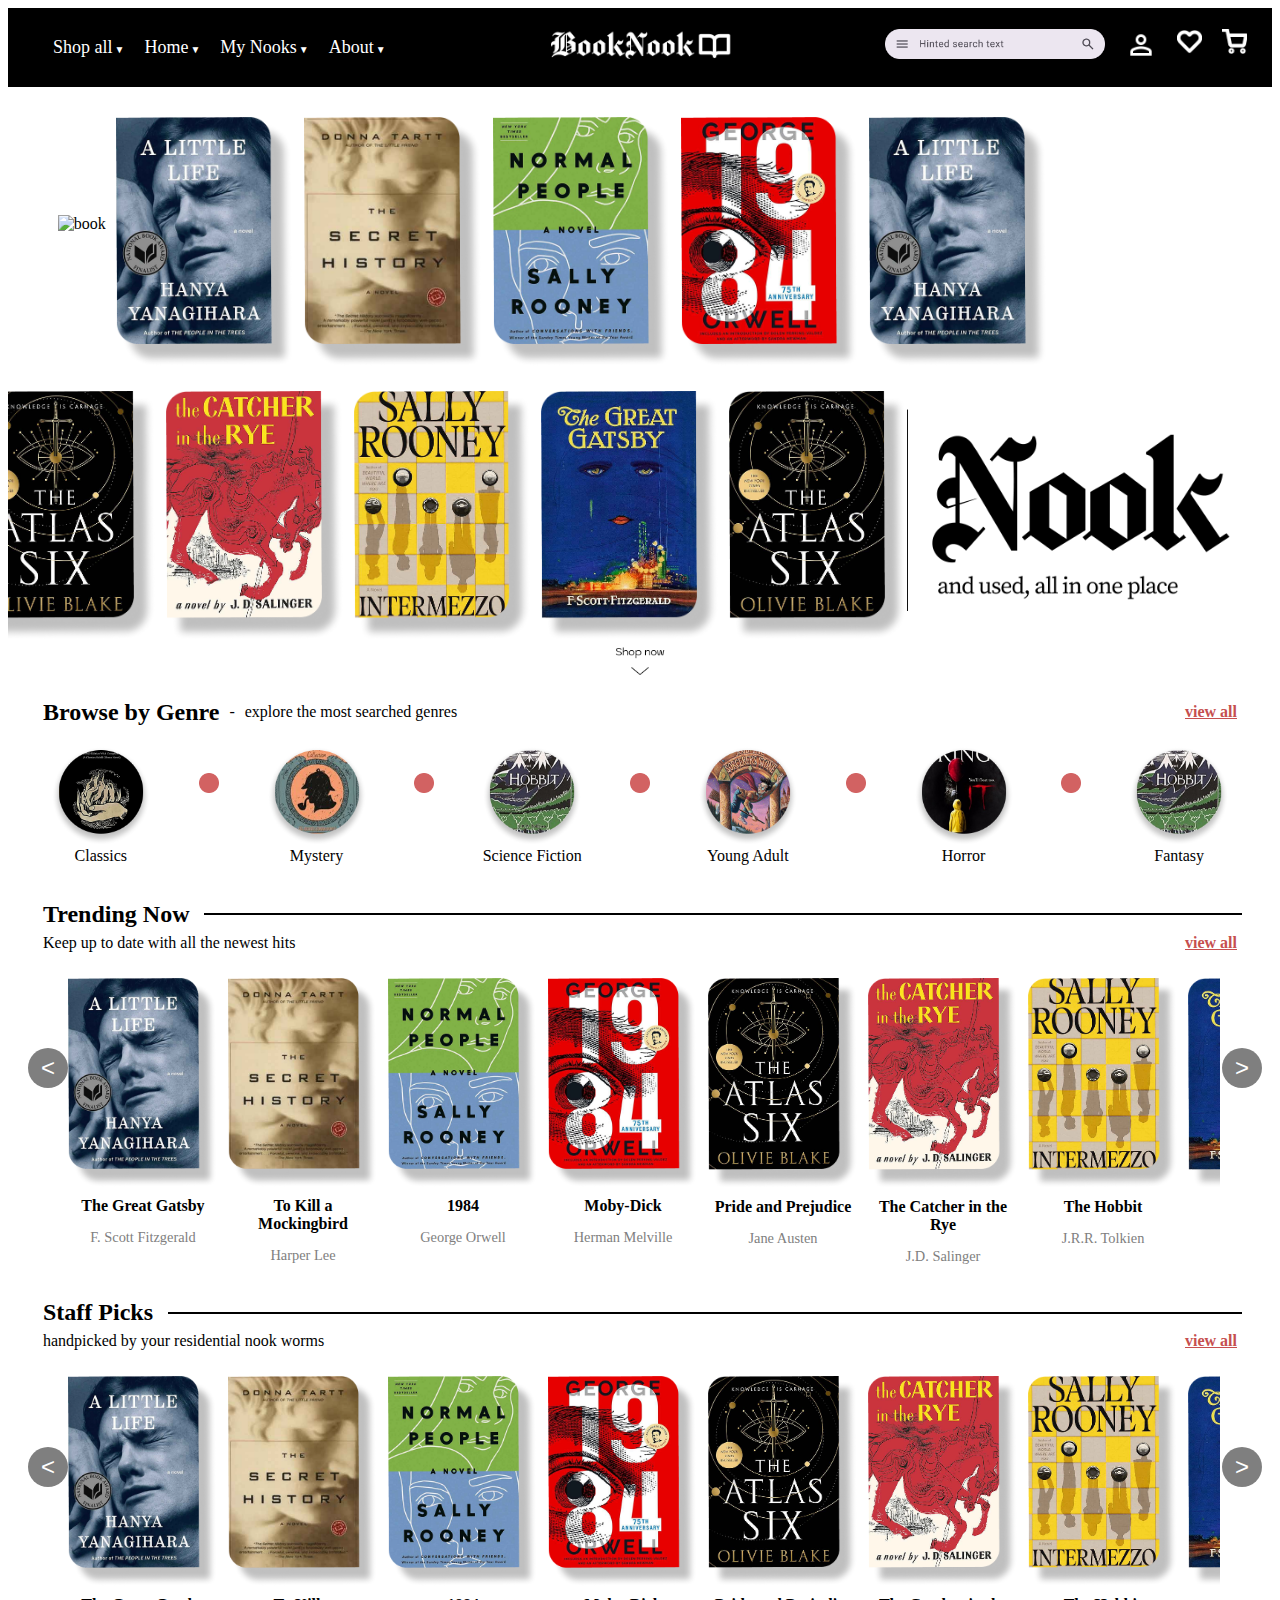
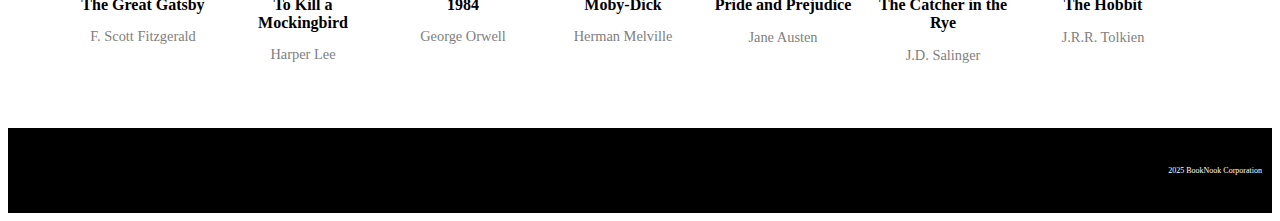
==== commit b05bc662: "fixing bugs in index" ====
--- a/index.html
+++ b/index.html
@@ -59,7 +59,7 @@
     <div class="main">
         <div class="first-row">
             <div class="half-logo">
-                <img src="images\logo_book.png" alt="book" height="230">
+                <img src="images/logo_book.png" alt="book" height="230">
             </div>
             <!-- first row of books -->
 
@@ -168,7 +168,6 @@
         <p>Keep up to date with all the newest hits</p>
         <a class="view-more" href="#">view all</a>
     </div>
-
 
     <div class="book-section">
         <div class="book-container">
@@ -346,7 +345,7 @@
 
 
     <footer>
-        <p>2025 BookNook Corporation </p>
+        <p> 2025 BookNook Corporation </p>
     </footer>
     </div>
 </body>
--- a/style2.css
+++ b/style2.css
@@ -33,6 +33,7 @@
 .genre img {
     width: 100px;
     height: 100px;
+    margin-bottom: -15px;
 }
 
 .genre img:hover {
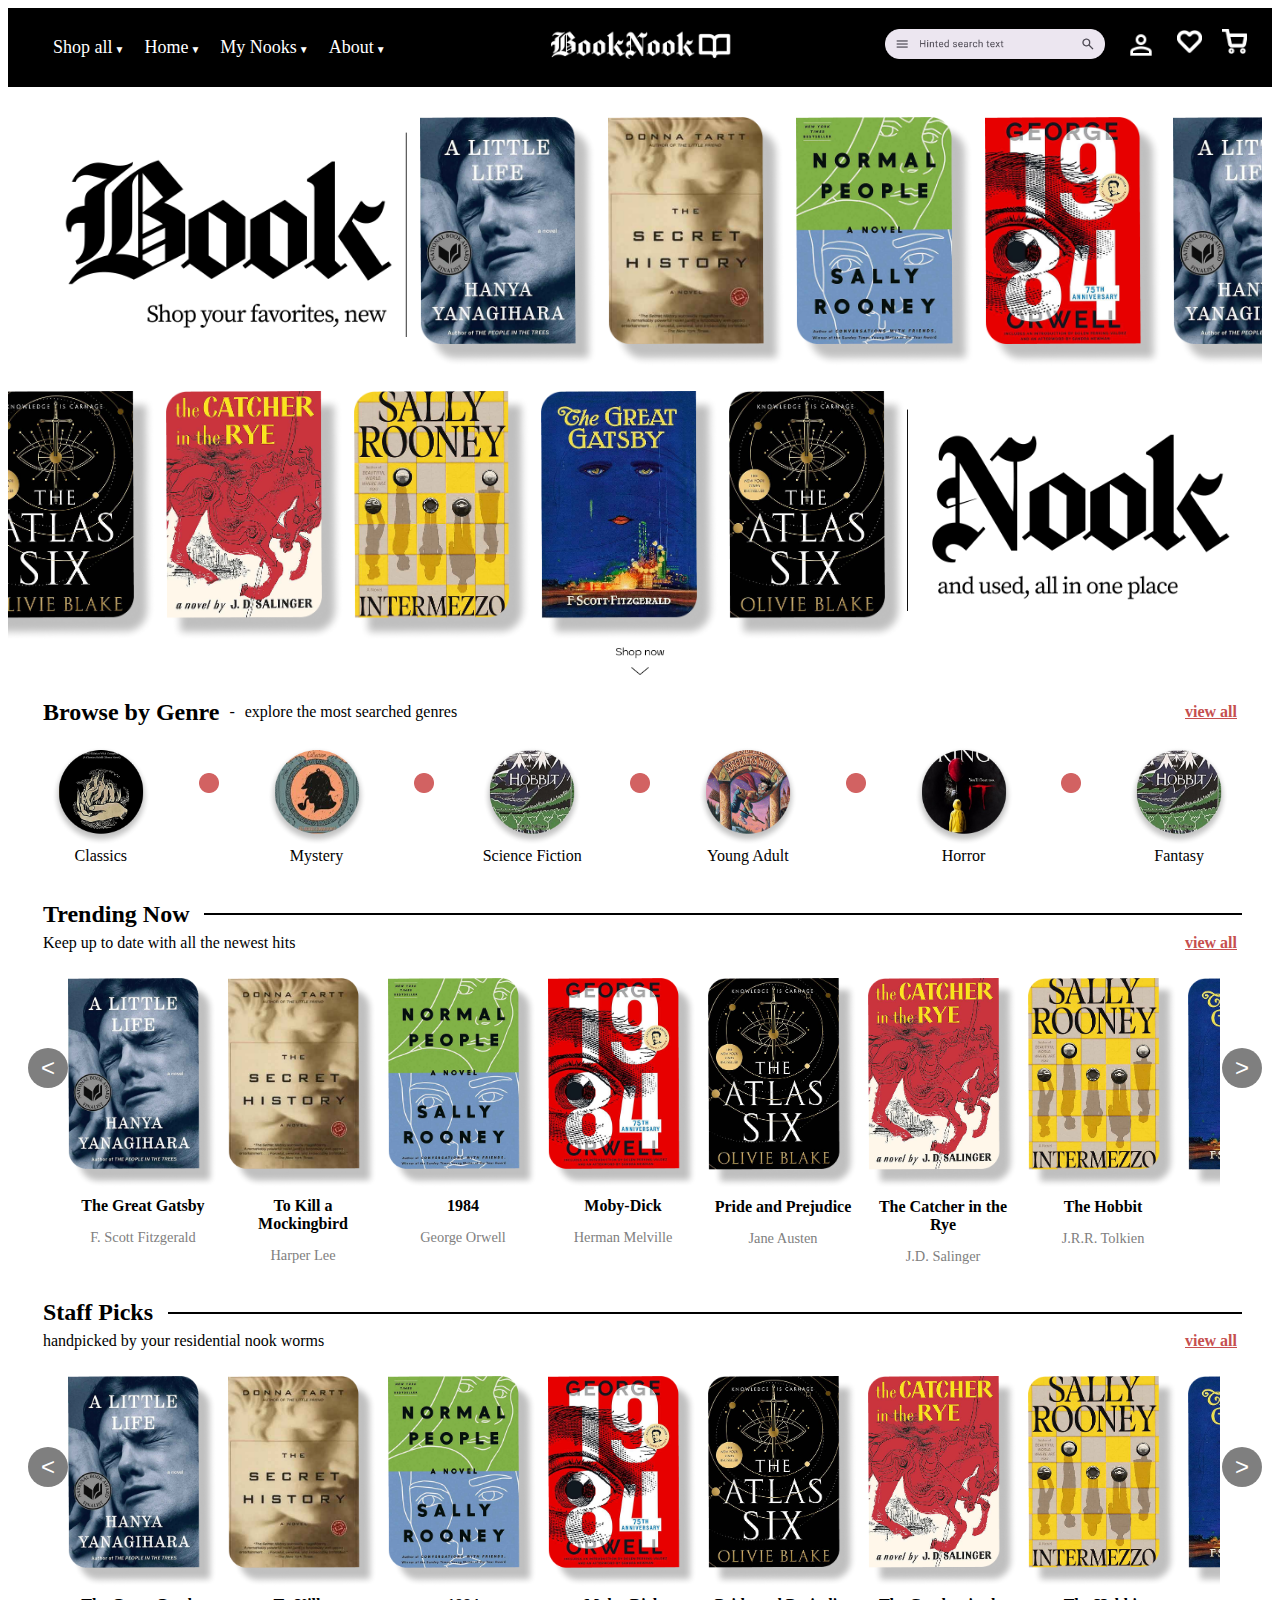
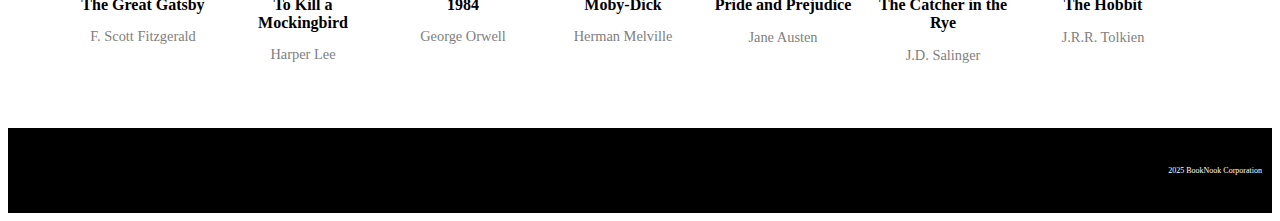
==== commit dcfdbeef: "debugging index images" ====
--- a/index.html
+++ b/index.html
@@ -59,7 +59,7 @@
     <div class="main">
         <div class="first-row">
             <div class="half-logo">
-                <img src="images/logo_book.png" alt="book" height="230">
+                <img src="images\logo_book2.png" alt="book" height="230">
             </div>
             <!-- first row of books -->
 
